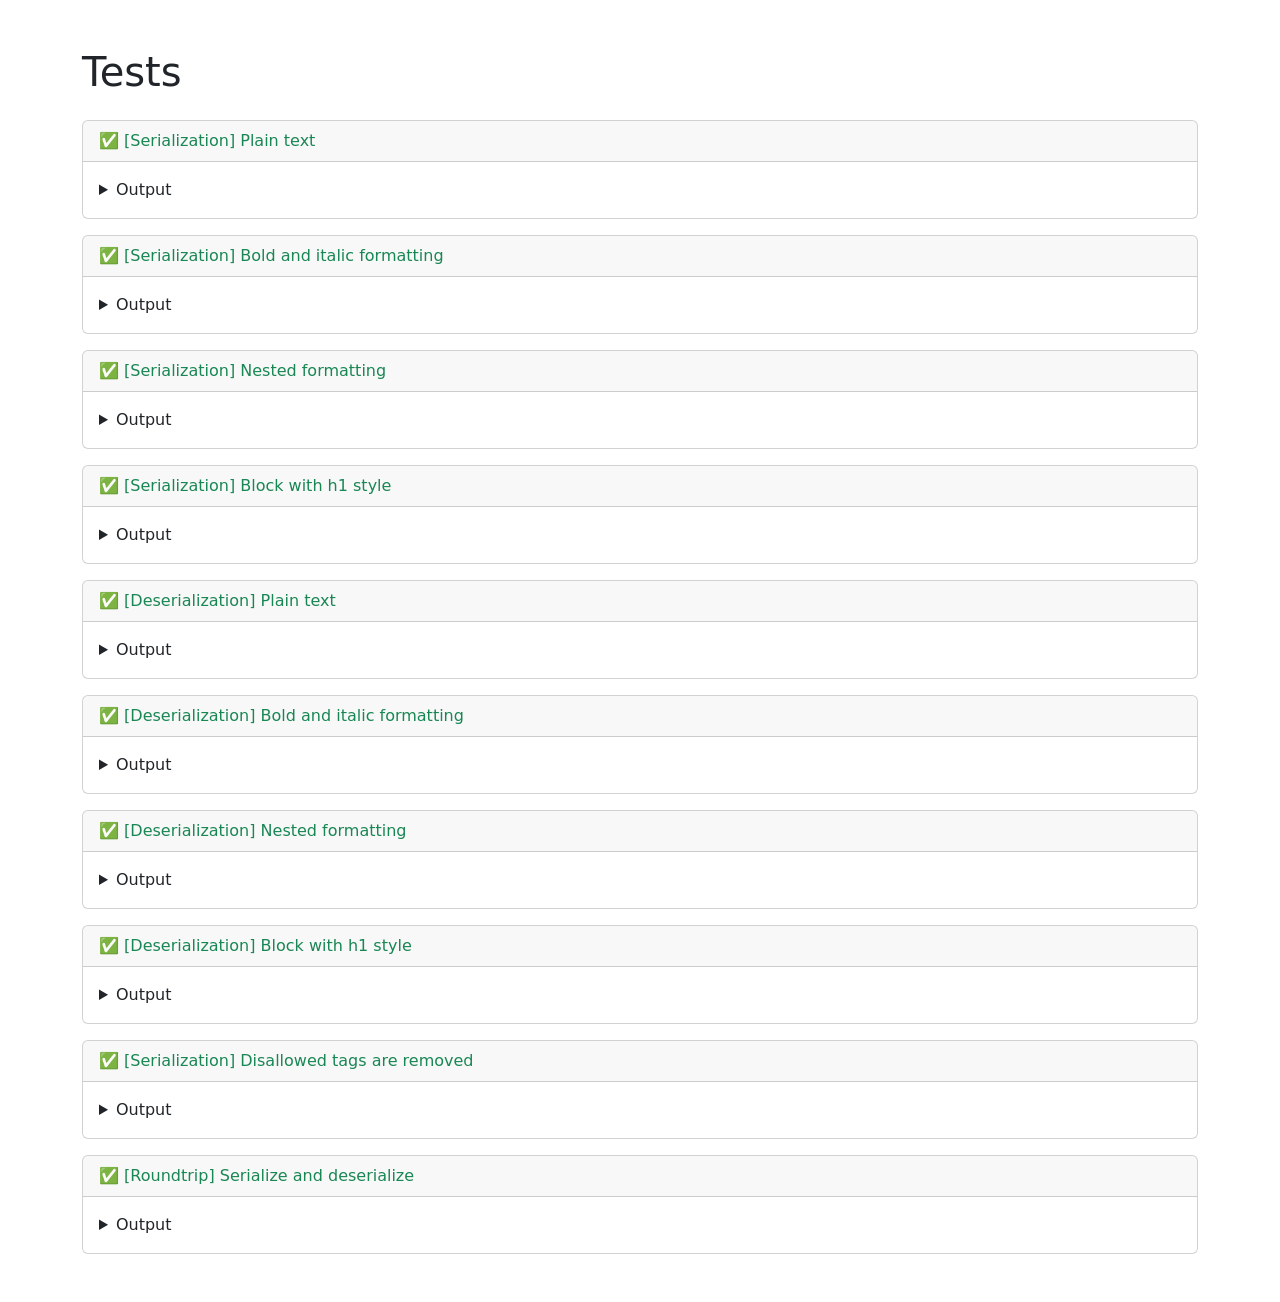
==== tests/index.html @ 3fbb80a4 "Implement basic serde and tests" ====
<!DOCTYPE html>
<html lang="en">
<head>
  <meta charset="UTF-8">
  <meta name="viewport" content="width=device-width, initial-scale=1.0">
  <link href="https://cdn.jsdelivr.net/npm/bootstrap@5.3.8/dist/css/bootstrap.min.css" rel="stylesheet" integrity="sha384-sRIl4kxILFvY47J16cr9ZwB07vP4J8+LH7qKQnuqkuIAvNWLzeN8tE5YBujZqJLB" crossorigin="anonymous">
  <title>Serde Tests</title>
</head>
<body>
  <div class="container my-5">
    <h1 class="mb-4">Tests</h1>
    <div id="test-results"></div>
  </div>
  <script type="module" src="/tests/suites/serde.test.js"></script>
</body>
</html>
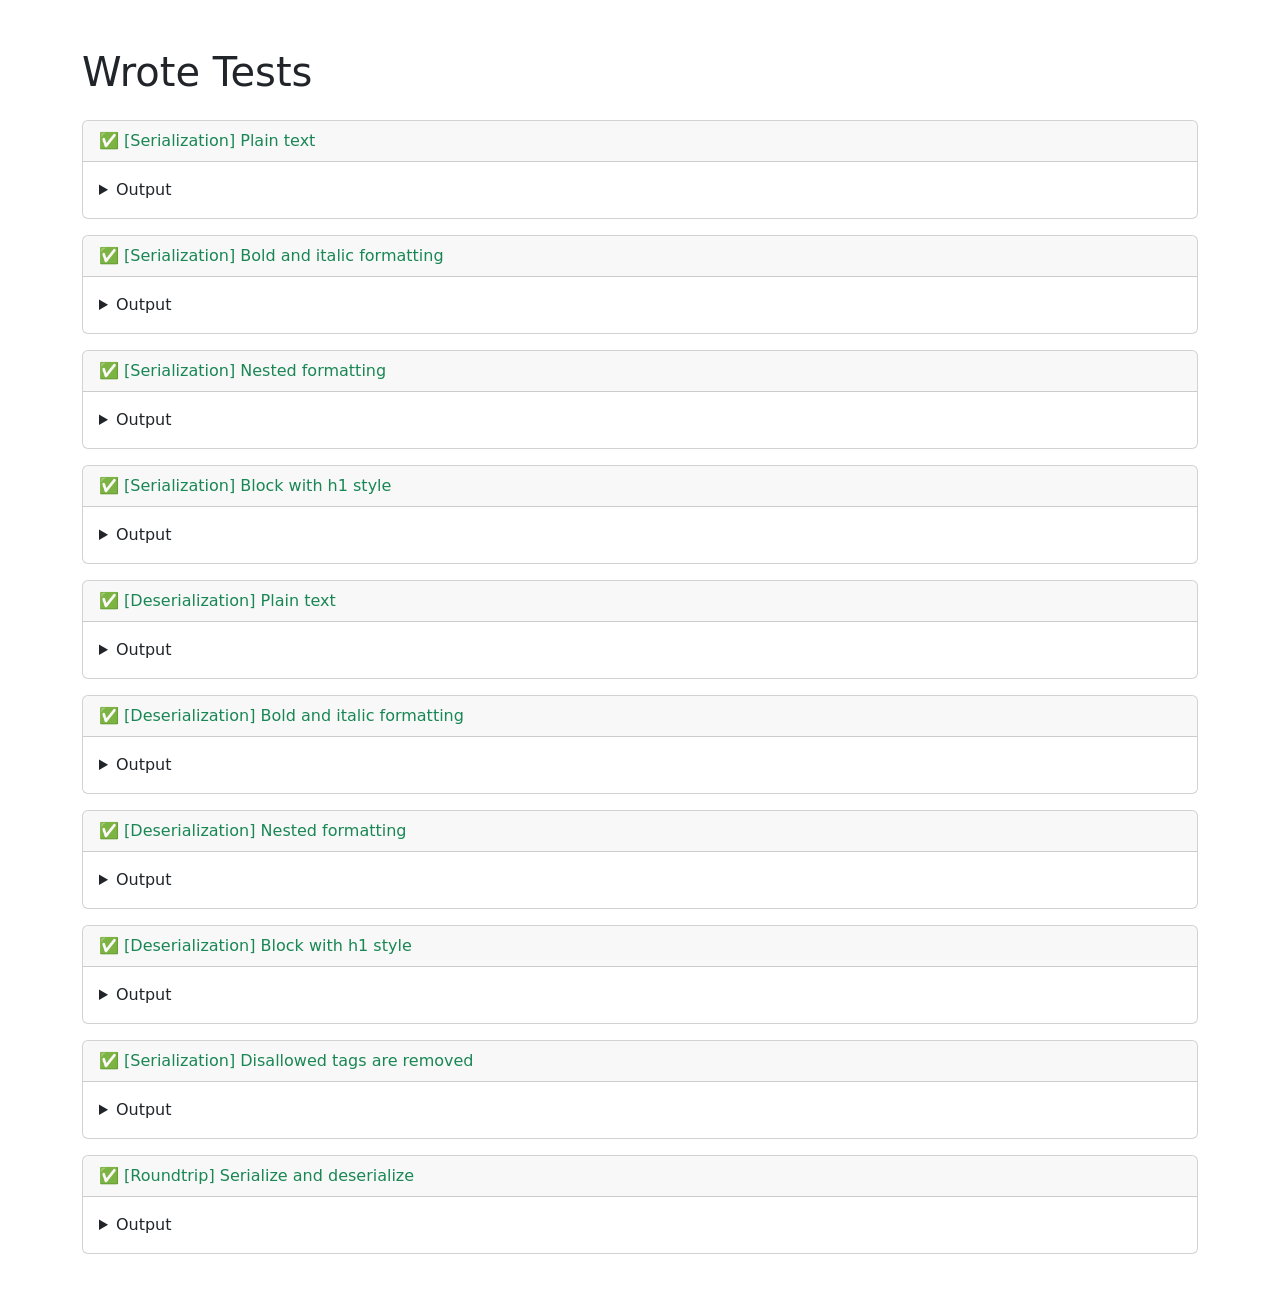
==== commit 7f701c68: "Update tests" ====
--- a/tests/index.html
+++ b/tests/index.html
@@ -4,11 +4,11 @@
   <meta charset="UTF-8">
   <meta name="viewport" content="width=device-width, initial-scale=1.0">
   <link href="https://cdn.jsdelivr.net/npm/bootstrap@5.3.8/dist/css/bootstrap.min.css" rel="stylesheet" integrity="sha384-sRIl4kxILFvY47J16cr9ZwB07vP4J8+LH7qKQnuqkuIAvNWLzeN8tE5YBujZqJLB" crossorigin="anonymous">
-  <title>Serde Tests</title>
+  <title>Wrote Tests</title>
 </head>
 <body>
   <div class="container my-5">
-    <h1 class="mb-4">Tests</h1>
+    <h1 class="mb-4">Wrote Tests</h1>
     <div id="test-results"></div>
   </div>
   <script type="module" src="/tests/suites/serde.test.js"></script>
